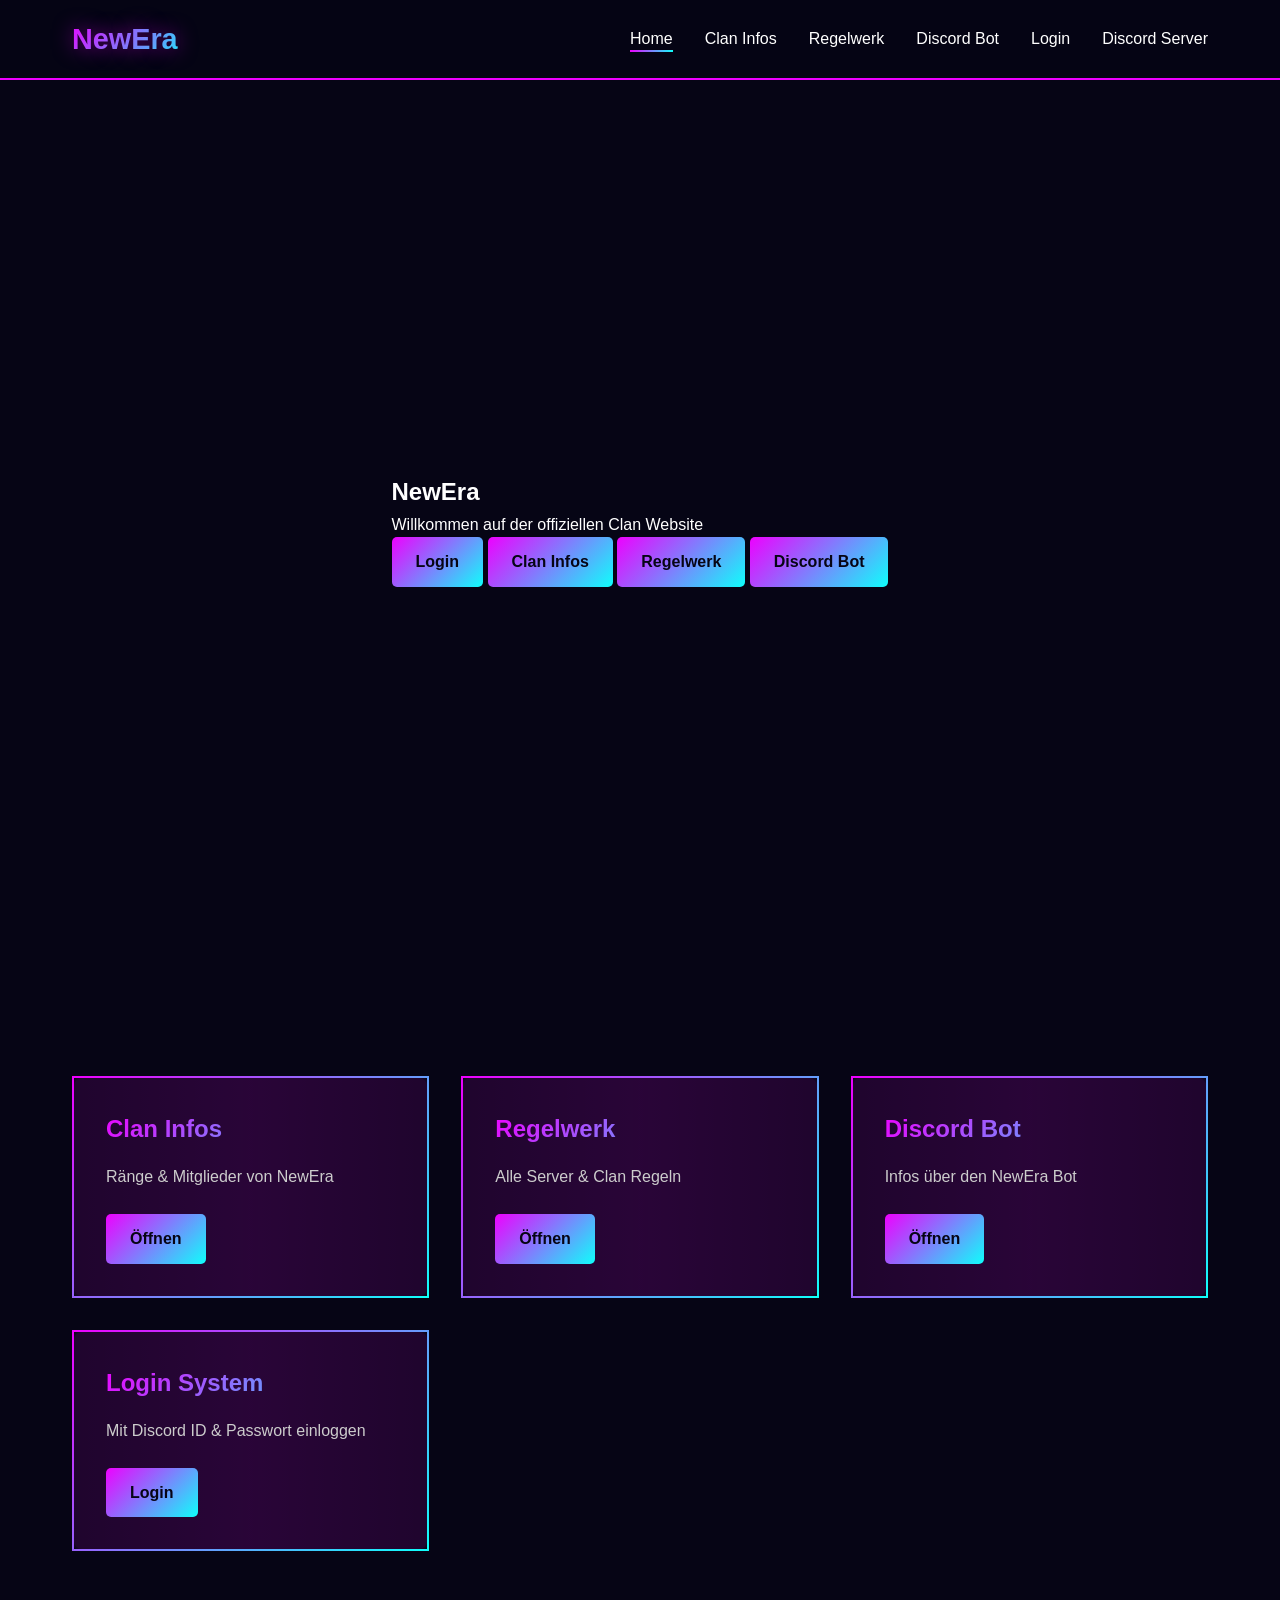
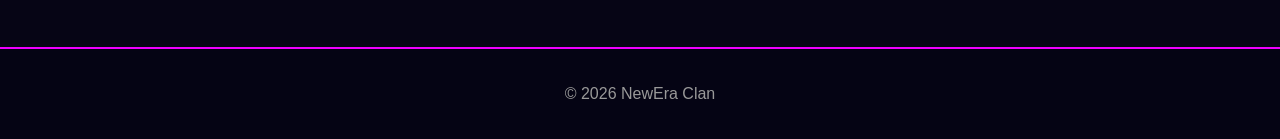
==== index.html @ 6b9ac195 "Update index.html" ====
<!DOCTYPE html>
<html lang="de">
<head>
    <meta charset="UTF-8">
    <meta name="viewport" content="width=device-width, initial-scale=1.0">
    <title>NewEra</title>
    <link rel="stylesheet" href="styles.css">
</head>

<body>

<!-- NAVBAR -->
<nav class="navbar">
    <div class="nav-container">

        <div class="logo">NewEra</div>

        <ul class="nav-links">
            <li><a href="index.html" class="active">Home</a></li>
            <li><a href="claninfos.html">Clan Infos</a></li>
            <li><a href="Regeln.html">Regelwerk</a></li>
            <li><a href="discordbot.html">Discord Bot</a></li>
            <li><a href="login.html">Login</a></li>
            <li>
                <a href="https://discord.gg/t6cKAndmGn" target="_blank">
                    Discord Server
                </a>
            </li>
        </ul>

    </div>
</nav>

<!-- HERO -->
<section class="hero">

    <div class="center-box">

        <h1>NewEra</h1>
        <p>Willkommen auf der offiziellen Clan Website</p>

        <div class="button-row">
            <a href="login.html" class="cta-button">Login</a>
            <a href="claninfos.html" class="cta-button secondary">Clan Infos</a>
            <a href="Regeln.html" class="cta-button secondary">Regelwerk</a>
            <a href="discordbot.html" class="cta-button secondary">Discord Bot</a>
        </div>

    </div>

</section>

<!-- FEATURES -->
<section class="features">

    <div class="feature-card">
        <h3>Clan Infos</h3>
        <p>Ränge & Mitglieder von NewEra</p>
        <a href="claninfos.html" class="cta-button">Öffnen</a>
    </div>

    <div class="feature-card">
        <h3>Regelwerk</h3>
        <p>Alle Server & Clan Regeln</p>
        <a href="Regeln.html" class="cta-button">Öffnen</a>
    </div>

    <div class="feature-card">
        <h3>Discord Bot</h3>
        <p>Infos über den NewEra Bot</p>
        <a href="discordbot.html" class="cta-button">Öffnen</a>
    </div>

    <div class="feature-card">
        <h3>Login System</h3>
        <p>Mit Discord ID & Passwort einloggen</p>
        <a href="login.html" class="cta-button">Login</a>
    </div>

</section>

<footer class="footer">
    <p>© 2026 NewEra Clan</p>
</footer>

</body>
</html>
---- styles.css ----
* {
    margin: 0;
    padding: 0;
    box-sizing: border-box;
}

body {
    font-family: 'Arial', sans-serif;
    background-color: #060515;
    color: #ffffff;
    line-height: 1.6;
    overflow-x: hidden;
}

/* Navbar */
.navbar {
    background-color: rgba(6, 5, 21, 0.95);
    backdrop-filter: blur(10px);
    border-bottom: 2px solid #EE00FF;
    position: sticky;
    top: 0;
    z-index: 1000;
}

.nav-container {
    max-width: 1200px;
    margin: 0 auto;
    padding: 1rem 2rem;
    display: flex;
    justify-content: space-between;
    align-items: center;
}

.logo {
    font-size: 1.8rem;
    font-weight: bold;
    background: linear-gradient(135deg, #EE00FF 0%, #0FFFFB 100%);
    -webkit-background-clip: text;
    -webkit-text-fill-color: transparent;
    background-clip: text;
    text-shadow: 0 0 20px rgba(238, 0, 255, 0.5);
}

.nav-links {
    display: flex;
    list-style: none;
    gap: 2rem;
}

.nav-links a {
    color: #ffffff;
    text-decoration: none;
    font-weight: 500;
    transition: all 0.3s ease;
    position: relative;
}

.nav-links a::after {
    content: '';
    position: absolute;
    bottom: -5px;
    left: 0;
    width: 0;
    height: 2px;
    background: linear-gradient(90deg, #EE00FF, #0FFFFB);
    transition: width 0.3s ease;
}

.nav-links a:hover {
    color: #0FFFFB;
}

.nav-links a:hover::after {
    width: 100%;
}

.nav-links a.active::after {
    width: 100%;
}

/* Hero Section */
.hero {
    min-height: 100vh;
    display: flex;
    align-items: center;
    justify-content: center;
    position: relative;
    overflow: hidden;
    background-color: #060515;
}

.glow-container {
    text-align: center;
    z-index: 10;
    position: relative;
}

.main-title {
    font-size: 8rem;
    font-weight: bold;
    margin-bottom: 1rem;
    background: linear-gradient(135deg, #EE00FF 0%, #0FFFFB 100%);
    -webkit-background-clip: text;
    -webkit-text-fill-color: transparent;
    background-clip: text;
    animation: glow-pulse 3s ease-in-out infinite;
    text-shadow: 0 0 60px rgba(238, 0, 255, 0.6), 0 0 100px rgba(15, 255, 251, 0.4);
    letter-spacing: 0.1em;
}

@keyframes glow-pulse {
    0%, 100% {
        filter: drop-shadow(0 0 20px rgba(238, 0, 255, 0.5)) drop-shadow(0 0 40px rgba(15, 255, 251, 0.3));
    }
    50% {
        filter: drop-shadow(0 0 40px rgba(238, 0, 255, 0.7)) drop-shadow(0 0 80px rgba(15, 255, 251, 0.5));
    }
}

.subtitle {
    font-size: 1.5rem;
    color: #0FFFFB;
    margin-bottom: 2rem;
    animation: fade-in 2s ease-in;
}

@keyframes fade-in {
    from {
        opacity: 0;
        transform: translateY(20px);
    }
    to {
        opacity: 1;
        transform: translateY(0);
    }
}

/* Animated Background Stars */
.stars {
    position: absolute;
    width: 100%;
    height: 100%;
    top: 0;
    left: 0;
    z-index: 1;
}

.stars::before {
    content: '';
    position: absolute;
    width: 400px;
    height: 400px;
    background: radial-gradient(circle, rgba(238, 0, 255, 0.15) 1px, transparent 1px);
    background-size: 50px 50px;
    top: 50%;
    left: 50%;
    transform: translate(-50%, -50%);
    animation: float 20s infinite linear;
}

@keyframes float {
    0% {
        transform: translate(-50%, -50%) rotate(0deg);
    }
    100% {
        transform: translate(-50%, -50%) rotate(360deg);
    }
}

/* Features Section */
.features {
    max-width: 1200px;
    margin: 4rem auto;
    padding: 2rem;
    display: grid;
    grid-template-columns: repeat(auto-fit, minmax(300px, 1fr));
    gap: 2rem;
}

.feature-card {
    background: rgba(238, 0, 255, 0.05);
    border: 2px solid;
    border-image: linear-gradient(135deg, #EE00FF 0%, #0FFFFB 100%);
    border-image-slice: 1;
    padding: 2rem;
    border-radius: 10px;
    transition: all 0.3s ease;
    position: relative;
    overflow: hidden;
}

.feature-card::before {
    content: '';
    position: absolute;
    top: -50%;
    left: -50%;
    width: 200%;
    height: 200%;
    background: linear-gradient(45deg, transparent, rgba(238, 0, 255, 0.1), transparent);
    transform: rotate(45deg);
    animation: shimmer 3s infinite;
}

@keyframes shimmer {
    0% {
        transform: translateX(-100%) translateY(-100%) rotate(45deg);
    }
    100% {
        transform: translateX(100%) translateY(100%) rotate(45deg);
    }
}

.feature-card:hover {
    background: rgba(15, 255, 251, 0.1);
    transform: translateY(-10px);
    box-shadow: 0 0 30px rgba(238, 0, 255, 0.3), 0 0 60px rgba(15, 255, 251, 0.2);
}

.feature-card h3 {
    font-size: 1.5rem;
    margin-bottom: 1rem;
    background: linear-gradient(135deg, #EE00FF 0%, #0FFFFB 100%);
    -webkit-background-clip: text;
    -webkit-text-fill-color: transparent;
    background-clip: text;
    position: relative;
    z-index: 2;
}

.feature-card p {
    color: #cccccc;
    margin-bottom: 1.5rem;
    position: relative;
    z-index: 2;
}

.cta-button {
    display: inline-block;
    padding: 0.75rem 1.5rem;
    background: linear-gradient(135deg, #EE00FF 0%, #0FFFFB 100%);
    color: #060515;
    text-decoration: none;
    border-radius: 5px;
    font-weight: bold;
    transition: all 0.3s ease;
    position: relative;
    z-index: 2;
    cursor: pointer;
    border: none;
    font-size: 1rem;
}

.cta-button:hover {
    transform: scale(1.05);
    box-shadow: 0 0 20px rgba(238, 0, 255, 0.6);
}

/* Footer */
.footer {
    background-color: rgba(6, 5, 21, 0.95);
    border-top: 2px solid #EE00FF;
    text-align: center;
    padding: 2rem;
    margin-top: 4rem;
    color: #999999;
}

/* Responsive */
@media (max-width: 768px) {
    .main-title {
        font-size: 3rem;
    }

    .subtitle {
        font-size: 1.2rem;
    }

    .nav-links {
        gap: 1rem;
    }

    .nav-links a {
        font-size: 0.9rem;
    }
}
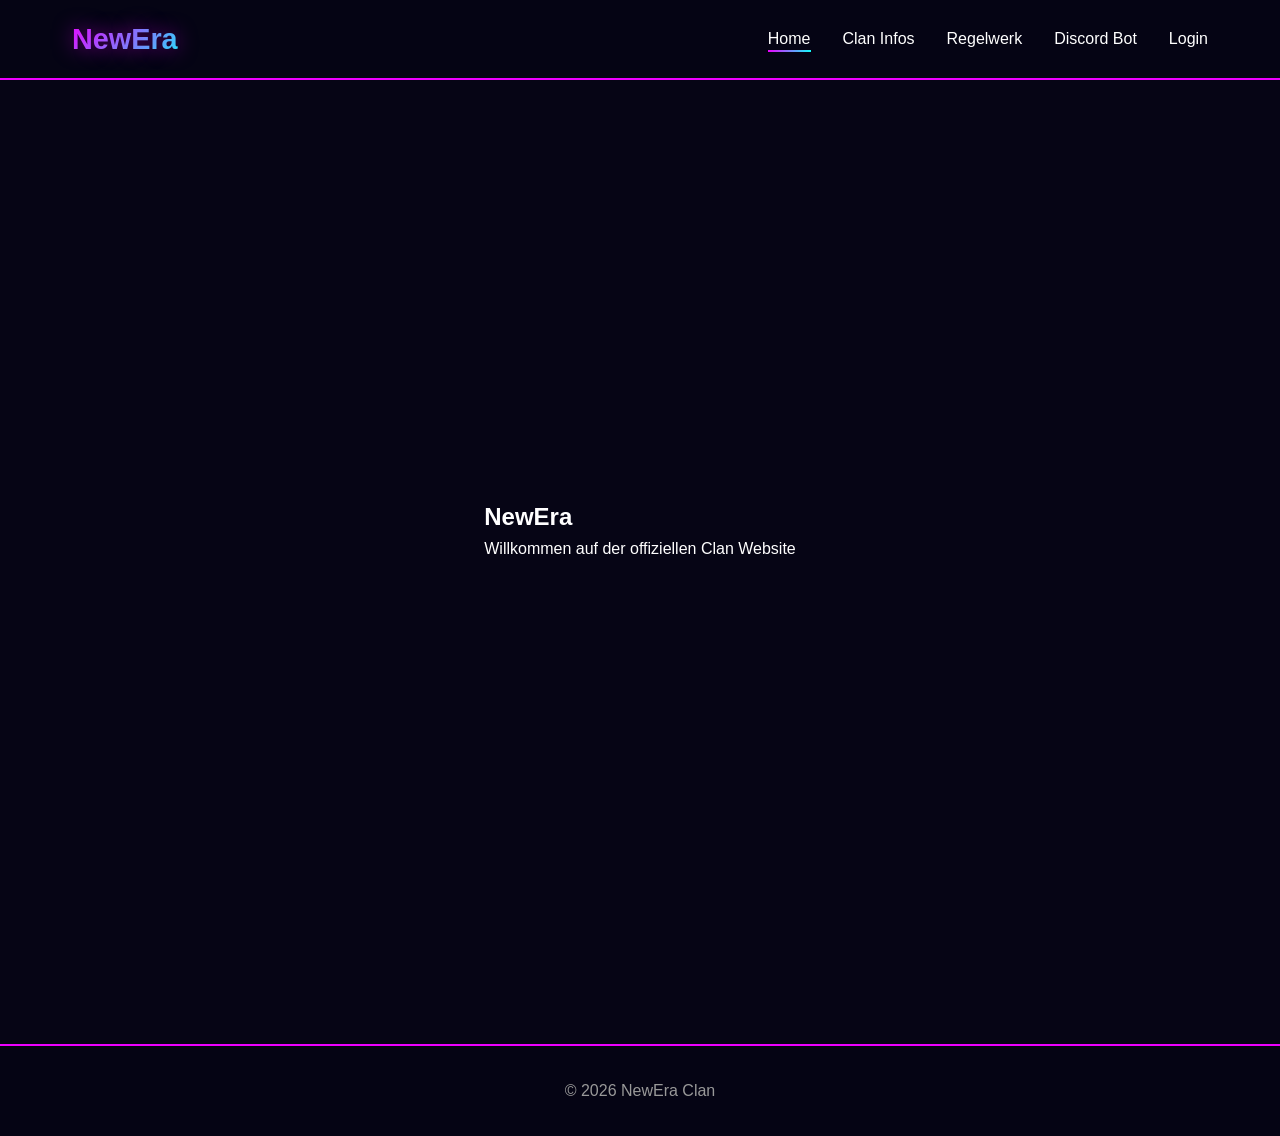
==== commit 516ddb22: "Update index.html" ====
--- a/index.html
+++ b/index.html
@@ -9,10 +9,8 @@
 
 <body>
 
-<!-- NAVBAR -->
 <nav class="navbar">
     <div class="nav-container">
-
         <div class="logo">NewEra</div>
 
         <ul class="nav-links">
@@ -21,62 +19,17 @@
             <li><a href="Regeln.html">Regelwerk</a></li>
             <li><a href="discordbot.html">Discord Bot</a></li>
             <li><a href="login.html">Login</a></li>
-            <li>
-                <a href="https://discord.gg/t6cKAndmGn" target="_blank">
-                    Discord Server
-                </a>
-            </li>
         </ul>
-
     </div>
 </nav>
 
-<!-- HERO -->
 <section class="hero">
-
     <div class="center-box">
 
         <h1>NewEra</h1>
         <p>Willkommen auf der offiziellen Clan Website</p>
 
-        <div class="button-row">
-            <a href="login.html" class="cta-button">Login</a>
-            <a href="claninfos.html" class="cta-button secondary">Clan Infos</a>
-            <a href="Regeln.html" class="cta-button secondary">Regelwerk</a>
-            <a href="discordbot.html" class="cta-button secondary">Discord Bot</a>
-        </div>
-
     </div>
-
-</section>
-
-<!-- FEATURES -->
-<section class="features">
-
-    <div class="feature-card">
-        <h3>Clan Infos</h3>
-        <p>Ränge & Mitglieder von NewEra</p>
-        <a href="claninfos.html" class="cta-button">Öffnen</a>
-    </div>
-
-    <div class="feature-card">
-        <h3>Regelwerk</h3>
-        <p>Alle Server & Clan Regeln</p>
-        <a href="Regeln.html" class="cta-button">Öffnen</a>
-    </div>
-
-    <div class="feature-card">
-        <h3>Discord Bot</h3>
-        <p>Infos über den NewEra Bot</p>
-        <a href="discordbot.html" class="cta-button">Öffnen</a>
-    </div>
-
-    <div class="feature-card">
-        <h3>Login System</h3>
-        <p>Mit Discord ID & Passwort einloggen</p>
-        <a href="login.html" class="cta-button">Login</a>
-    </div>
-
 </section>
 
 <footer class="footer">
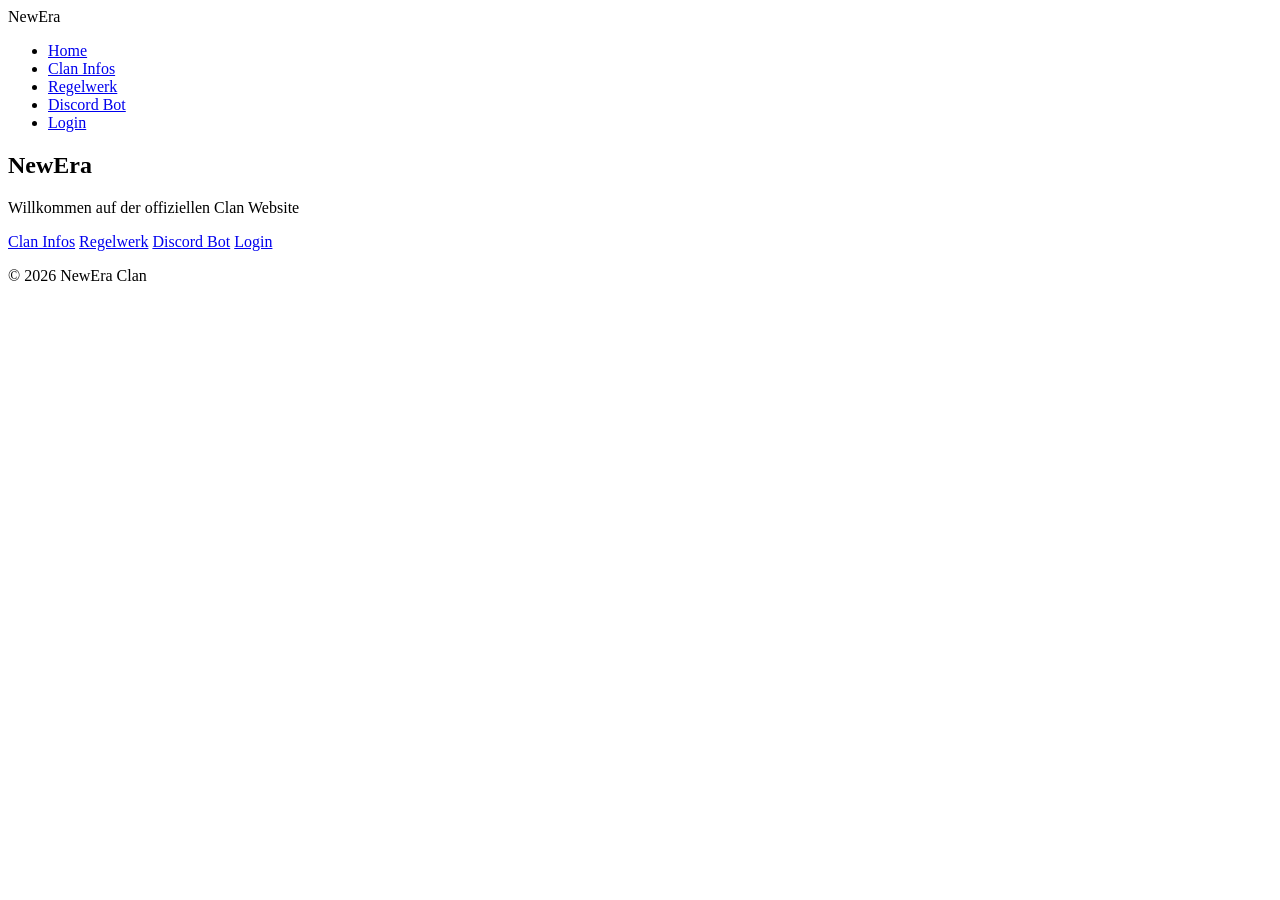
==== commit 1de14614: "Update index.html" ====
--- a/index.html
+++ b/index.html
@@ -4,34 +4,44 @@
     <meta charset="UTF-8">
     <meta name="viewport" content="width=device-width, initial-scale=1.0">
     <title>NewEra</title>
-    <link rel="stylesheet" href="styles.css">
+
+    <!-- WICHTIG: ./ für GitHub Pages -->
+    <link rel="stylesheet" href="./style.css">
 </head>
 
 <body>
 
 <nav class="navbar">
-    <div class="nav-container">
-        <div class="logo">NewEra</div>
+    <div class="logo">NewEra</div>
 
-        <ul class="nav-links">
-            <li><a href="index.html" class="active">Home</a></li>
-            <li><a href="claninfos.html">Clan Infos</a></li>
-            <li><a href="Regeln.html">Regelwerk</a></li>
-            <li><a href="discordbot.html">Discord Bot</a></li>
-            <li><a href="login.html">Login</a></li>
-        </ul>
-    </div>
+    <ul class="nav-links">
+        <li><a href="index.html" class="active">Home</a></li>
+        <li><a href="claninfos.html">Clan Infos</a></li>
+        <li><a href="Regeln.html">Regelwerk</a></li>
+        <li><a href="discordbot.html">Discord Bot</a></li>
+        <li><a href="login.html">Login</a></li>
+    </ul>
 </nav>
 
+<!-- CENTER -->
 <section class="hero">
     <div class="center-box">
-
         <h1>NewEra</h1>
         <p>Willkommen auf der offiziellen Clan Website</p>
-
     </div>
 </section>
 
+<!-- BUTTONS GANZ UNTEN -->
+<section class="bottom-buttons">
+
+    <a href="claninfos.html" class="cta-button">Clan Infos</a>
+    <a href="Regeln.html" class="cta-button">Regelwerk</a>
+    <a href="discordbot.html" class="cta-button">Discord Bot</a>
+    <a href="login.html" class="cta-button">Login</a>
+
+</section>
+
+<!-- FOOTER -->
 <footer class="footer">
     <p>© 2026 NewEra Clan</p>
 </footer>
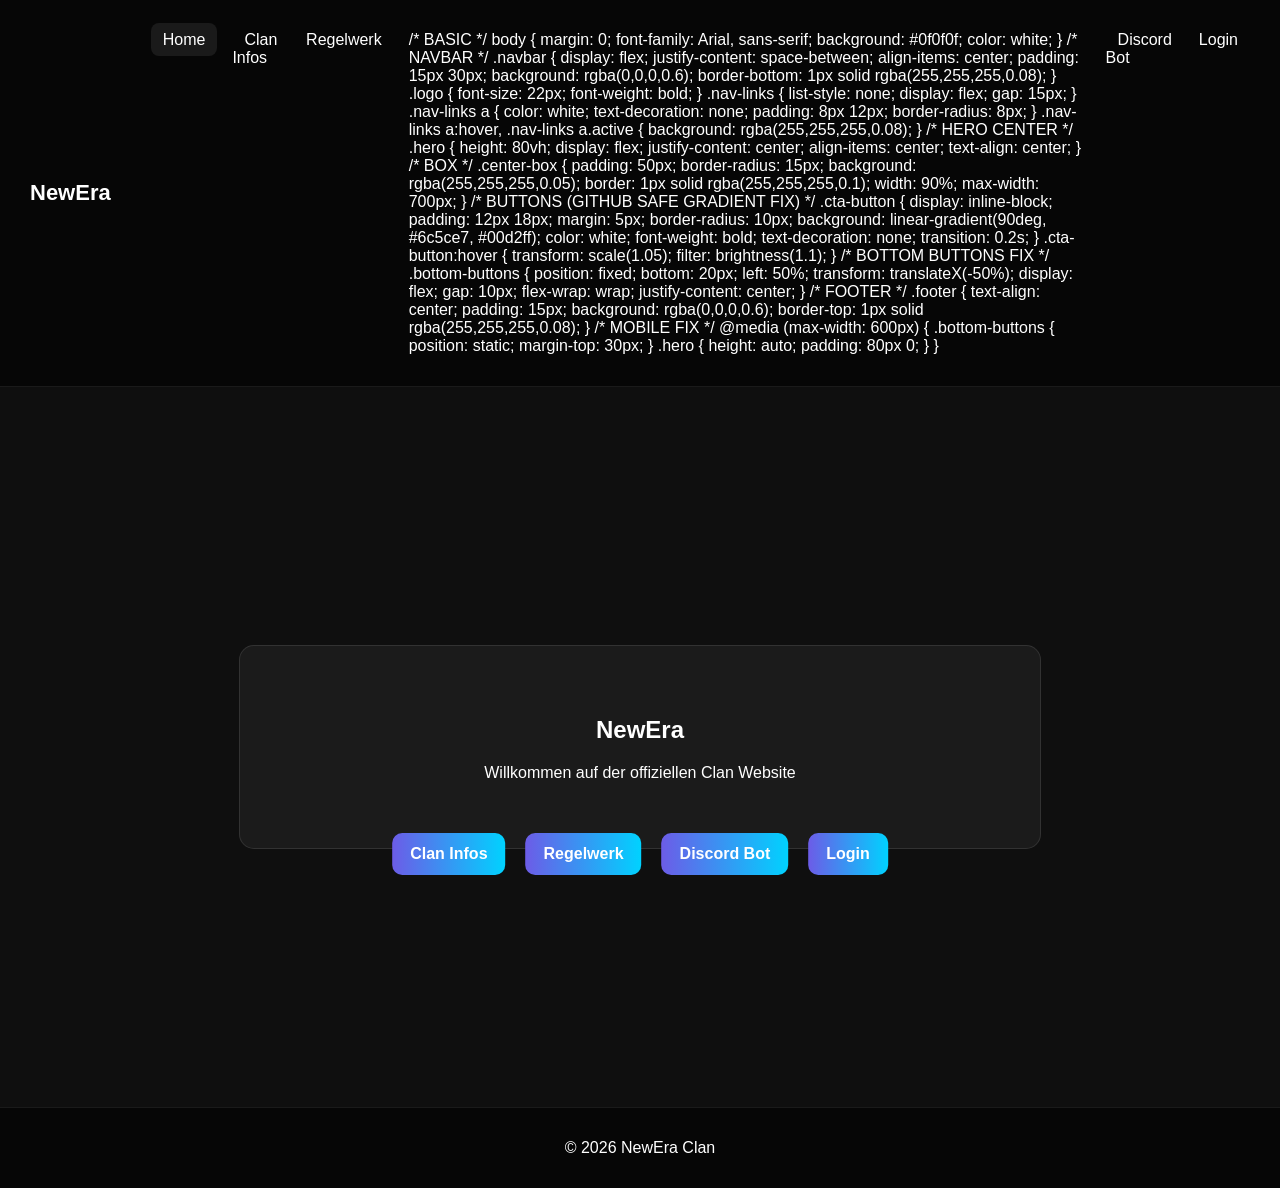
==== commit bc4b3424: "Update index.html" ====
--- a/index.html
+++ b/index.html
@@ -6,7 +6,7 @@
     <title>NewEra</title>
 
     <!-- WICHTIG: ./ für GitHub Pages -->
-    <link rel="stylesheet" href="./style.css">
+    <link rel="stylesheet" href="./styles.css">
 </head>
 
 <body>
@@ -18,6 +18,119 @@
         <li><a href="index.html" class="active">Home</a></li>
         <li><a href="claninfos.html">Clan Infos</a></li>
         <li><a href="Regeln.html">Regelwerk</a></li>
+/* BASIC */
+body {
+    margin: 0;
+    font-family: Arial, sans-serif;
+    background: #0f0f0f;
+    color: white;
+}
+
+/* NAVBAR */
+.navbar {
+    display: flex;
+    justify-content: space-between;
+    align-items: center;
+    padding: 15px 30px;
+    background: rgba(0,0,0,0.6);
+    border-bottom: 1px solid rgba(255,255,255,0.08);
+}
+
+.logo {
+    font-size: 22px;
+    font-weight: bold;
+}
+
+.nav-links {
+    list-style: none;
+    display: flex;
+    gap: 15px;
+}
+
+.nav-links a {
+    color: white;
+    text-decoration: none;
+    padding: 8px 12px;
+    border-radius: 8px;
+}
+
+.nav-links a:hover,
+.nav-links a.active {
+    background: rgba(255,255,255,0.08);
+}
+
+/* HERO CENTER */
+.hero {
+    height: 80vh;
+    display: flex;
+    justify-content: center;
+    align-items: center;
+    text-align: center;
+}
+
+/* BOX */
+.center-box {
+    padding: 50px;
+    border-radius: 15px;
+    background: rgba(255,255,255,0.05);
+    border: 1px solid rgba(255,255,255,0.1);
+    width: 90%;
+    max-width: 700px;
+}
+
+/* BUTTONS (GITHUB SAFE GRADIENT FIX) */
+.cta-button {
+    display: inline-block;
+    padding: 12px 18px;
+    margin: 5px;
+    border-radius: 10px;
+
+    background: linear-gradient(90deg, #6c5ce7, #00d2ff);
+    color: white;
+    font-weight: bold;
+    text-decoration: none;
+
+    transition: 0.2s;
+}
+
+.cta-button:hover {
+    transform: scale(1.05);
+    filter: brightness(1.1);
+}
+
+/* BOTTOM BUTTONS FIX */
+.bottom-buttons {
+    position: fixed;
+    bottom: 20px;
+    left: 50%;
+    transform: translateX(-50%);
+
+    display: flex;
+    gap: 10px;
+    flex-wrap: wrap;
+    justify-content: center;
+}
+
+/* FOOTER */
+.footer {
+    text-align: center;
+    padding: 15px;
+    background: rgba(0,0,0,0.6);
+    border-top: 1px solid rgba(255,255,255,0.08);
+}
+
+/* MOBILE FIX */
+@media (max-width: 600px) {
+    .bottom-buttons {
+        position: static;
+        margin-top: 30px;
+    }
+
+    .hero {
+        height: auto;
+        padding: 80px 0;
+    }
+}
         <li><a href="discordbot.html">Discord Bot</a></li>
         <li><a href="login.html">Login</a></li>
     </ul>
--- a/styles.css
+++ b/styles.css
@@ -0,0 +1,114 @@
+
+/* BASIC */
+body {
+    margin: 0;
+    font-family: Arial, sans-serif;
+    background: #0f0f0f;
+    color: white;
+}
+
+/* NAVBAR */
+.navbar {
+    display: flex;
+    justify-content: space-between;
+    align-items: center;
+    padding: 15px 30px;
+    background: rgba(0,0,0,0.6);
+    border-bottom: 1px solid rgba(255,255,255,0.08);
+}
+
+.logo {
+    font-size: 22px;
+    font-weight: bold;
+}
+
+.nav-links {
+    list-style: none;
+    display: flex;
+    gap: 15px;
+}
+
+.nav-links a {
+    color: white;
+    text-decoration: none;
+    padding: 8px 12px;
+    border-radius: 8px;
+}
+
+.nav-links a:hover,
+.nav-links a.active {
+    background: rgba(255,255,255,0.08);
+}
+
+/* HERO CENTER */
+.hero {
+    height: 80vh;
+    display: flex;
+    justify-content: center;
+    align-items: center;
+    text-align: center;
+}
+
+/* BOX */
+.center-box {
+    padding: 50px;
+    border-radius: 15px;
+    background: rgba(255,255,255,0.05);
+    border: 1px solid rgba(255,255,255,0.1);
+    width: 90%;
+    max-width: 700px;
+}
+
+/* BUTTONS (GITHUB SAFE GRADIENT FIX) */
+.cta-button {
+    display: inline-block;
+    padding: 12px 18px;
+    margin: 5px;
+    border-radius: 10px;
+
+    background: linear-gradient(90deg, #6c5ce7, #00d2ff);
+    color: white;
+    font-weight: bold;
+    text-decoration: none;
+
+    transition: 0.2s;
+}
+
+.cta-button:hover {
+    transform: scale(1.05);
+    filter: brightness(1.1);
+}
+
+/* BOTTOM BUTTONS FIX */
+.bottom-buttons {
+    position: fixed;
+    bottom: 20px;
+    left: 50%;
+    transform: translateX(-50%);
+
+    display: flex;
+    gap: 10px;
+    flex-wrap: wrap;
+    justify-content: center;
+}
+
+/* FOOTER */
+.footer {
+    text-align: center;
+    padding: 15px;
+    background: rgba(0,0,0,0.6);
+    border-top: 1px solid rgba(255,255,255,0.08);
+}
+
+/* MOBILE FIX */
+@media (max-width: 600px) {
+    .bottom-buttons {
+        position: static;
+        margin-top: 30px;
+    }
+
+    .hero {
+        height: auto;
+        padding: 80px 0;
+    }
+}
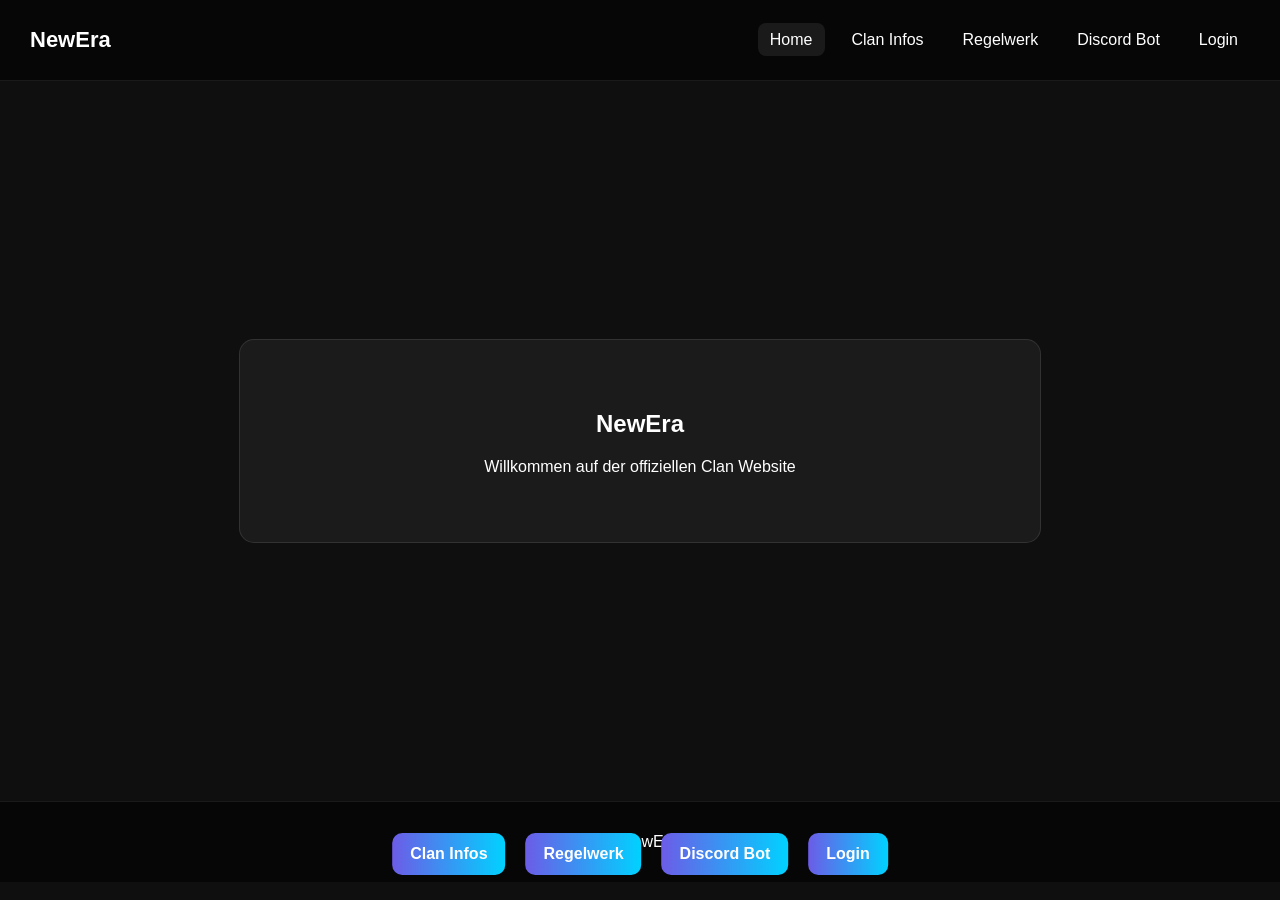
==== commit 3a3b7d49: "Update index.html" ====
--- a/index.html
+++ b/index.html
@@ -5,7 +5,6 @@
     <meta name="viewport" content="width=device-width, initial-scale=1.0">
     <title>NewEra</title>
 
-    <!-- WICHTIG: ./ für GitHub Pages -->
     <link rel="stylesheet" href="./styles.css">
 </head>
 
@@ -18,125 +17,11 @@
         <li><a href="index.html" class="active">Home</a></li>
         <li><a href="claninfos.html">Clan Infos</a></li>
         <li><a href="Regeln.html">Regelwerk</a></li>
-/* BASIC */
-body {
-    margin: 0;
-    font-family: Arial, sans-serif;
-    background: #0f0f0f;
-    color: white;
-}
-
-/* NAVBAR */
-.navbar {
-    display: flex;
-    justify-content: space-between;
-    align-items: center;
-    padding: 15px 30px;
-    background: rgba(0,0,0,0.6);
-    border-bottom: 1px solid rgba(255,255,255,0.08);
-}
-
-.logo {
-    font-size: 22px;
-    font-weight: bold;
-}
-
-.nav-links {
-    list-style: none;
-    display: flex;
-    gap: 15px;
-}
-
-.nav-links a {
-    color: white;
-    text-decoration: none;
-    padding: 8px 12px;
-    border-radius: 8px;
-}
-
-.nav-links a:hover,
-.nav-links a.active {
-    background: rgba(255,255,255,0.08);
-}
-
-/* HERO CENTER */
-.hero {
-    height: 80vh;
-    display: flex;
-    justify-content: center;
-    align-items: center;
-    text-align: center;
-}
-
-/* BOX */
-.center-box {
-    padding: 50px;
-    border-radius: 15px;
-    background: rgba(255,255,255,0.05);
-    border: 1px solid rgba(255,255,255,0.1);
-    width: 90%;
-    max-width: 700px;
-}
-
-/* BUTTONS (GITHUB SAFE GRADIENT FIX) */
-.cta-button {
-    display: inline-block;
-    padding: 12px 18px;
-    margin: 5px;
-    border-radius: 10px;
-
-    background: linear-gradient(90deg, #6c5ce7, #00d2ff);
-    color: white;
-    font-weight: bold;
-    text-decoration: none;
-
-    transition: 0.2s;
-}
-
-.cta-button:hover {
-    transform: scale(1.05);
-    filter: brightness(1.1);
-}
-
-/* BOTTOM BUTTONS FIX */
-.bottom-buttons {
-    position: fixed;
-    bottom: 20px;
-    left: 50%;
-    transform: translateX(-50%);
-
-    display: flex;
-    gap: 10px;
-    flex-wrap: wrap;
-    justify-content: center;
-}
-
-/* FOOTER */
-.footer {
-    text-align: center;
-    padding: 15px;
-    background: rgba(0,0,0,0.6);
-    border-top: 1px solid rgba(255,255,255,0.08);
-}
-
-/* MOBILE FIX */
-@media (max-width: 600px) {
-    .bottom-buttons {
-        position: static;
-        margin-top: 30px;
-    }
-
-    .hero {
-        height: auto;
-        padding: 80px 0;
-    }
-}
         <li><a href="discordbot.html">Discord Bot</a></li>
         <li><a href="login.html">Login</a></li>
     </ul>
 </nav>
 
-<!-- CENTER -->
 <section class="hero">
     <div class="center-box">
         <h1>NewEra</h1>
@@ -144,17 +29,14 @@
     </div>
 </section>
 
-<!-- BUTTONS GANZ UNTEN -->
+<!-- BUTTONS UNTEN -->
 <section class="bottom-buttons">
-
     <a href="claninfos.html" class="cta-button">Clan Infos</a>
     <a href="Regeln.html" class="cta-button">Regelwerk</a>
     <a href="discordbot.html" class="cta-button">Discord Bot</a>
     <a href="login.html" class="cta-button">Login</a>
-
 </section>
 
-<!-- FOOTER -->
 <footer class="footer">
     <p>© 2026 NewEra Clan</p>
 </footer>
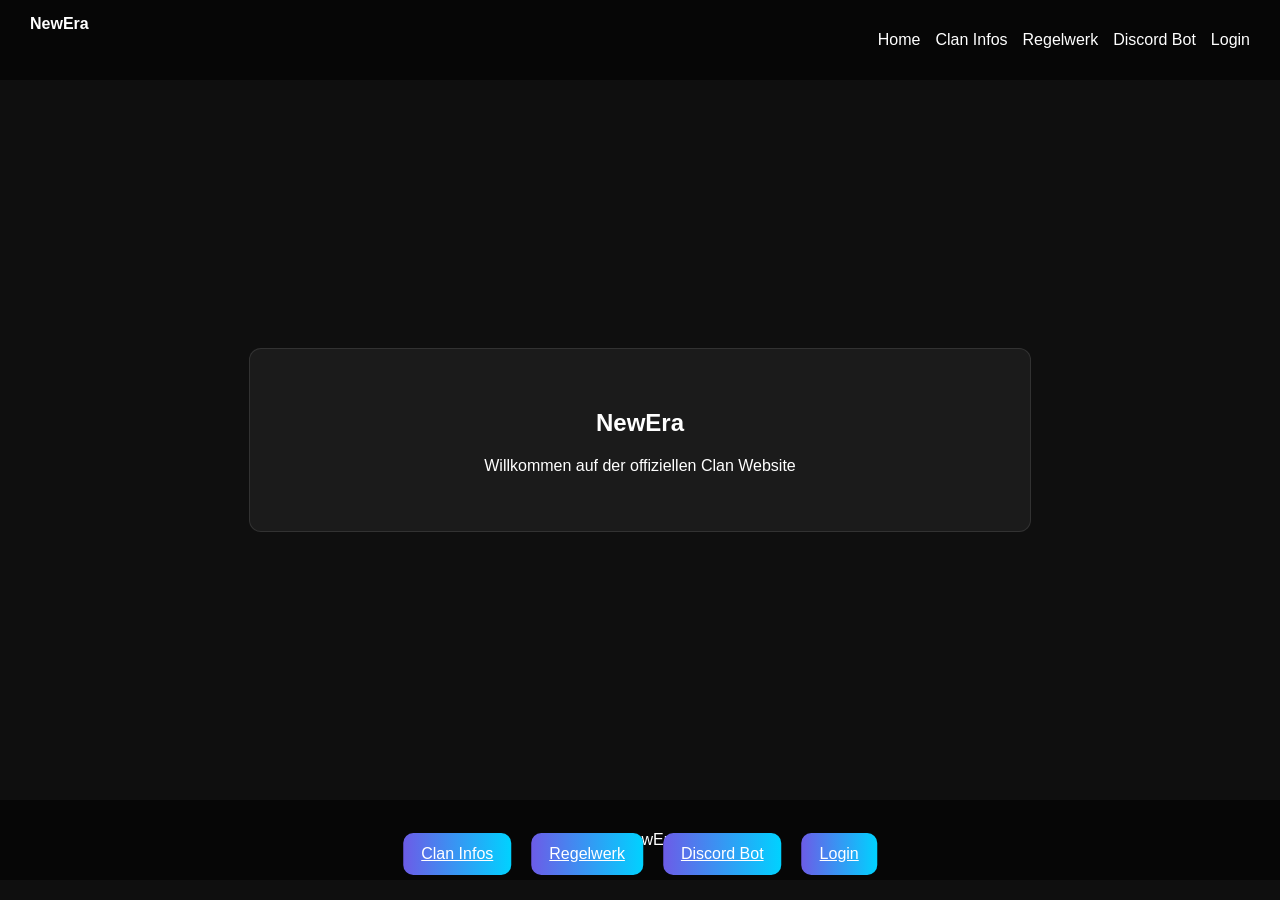
==== commit 532e7060: "Update index.html" ====
--- a/index.html
+++ b/index.html
@@ -4,7 +4,6 @@
     <meta charset="UTF-8">
     <meta name="viewport" content="width=device-width, initial-scale=1.0">
     <title>NewEra</title>
-
     <link rel="stylesheet" href="./styles.css">
 </head>
 
@@ -29,7 +28,6 @@
     </div>
 </section>
 
-<!-- BUTTONS UNTEN -->
 <section class="bottom-buttons">
     <a href="claninfos.html" class="cta-button">Clan Infos</a>
     <a href="Regeln.html" class="cta-button">Regelwerk</a>
--- a/styles.css
+++ b/styles.css
@@ -1,5 +1,3 @@
-
-/* BASIC */
 body {
     margin: 0;
     font-family: Arial, sans-serif;
@@ -7,89 +5,90 @@
     color: white;
 }
 
-/* NAVBAR */
+/* NAV */
 .navbar {
     display: flex;
     justify-content: space-between;
-    align-items: center;
     padding: 15px 30px;
     background: rgba(0,0,0,0.6);
-    border-bottom: 1px solid rgba(255,255,255,0.08);
 }
 
 .logo {
-    font-size: 22px;
     font-weight: bold;
 }
 
 .nav-links {
-    list-style: none;
     display: flex;
     gap: 15px;
+    list-style: none;
 }
 
 .nav-links a {
     color: white;
     text-decoration: none;
-    padding: 8px 12px;
-    border-radius: 8px;
 }
 
-.nav-links a:hover,
-.nav-links a.active {
-    background: rgba(255,255,255,0.08);
-}
-
-/* HERO CENTER */
+/* CENTER */
 .hero {
     height: 80vh;
     display: flex;
     justify-content: center;
     align-items: center;
-    text-align: center;
 }
 
 /* BOX */
-.center-box {
-    padding: 50px;
-    border-radius: 15px;
+.center-box,
+.login-box {
+    padding: 40px;
+    border-radius: 12px;
     background: rgba(255,255,255,0.05);
     border: 1px solid rgba(255,255,255,0.1);
+    text-align: center;
     width: 90%;
     max-width: 700px;
 }
 
-/* BUTTONS (GITHUB SAFE GRADIENT FIX) */
+/* BIG LOGIN */
+.login-box.big {
+    max-width: 800px;
+    padding: 60px;
+}
+
+/* INPUT */
+input {
+    width: 100%;
+    padding: 12px;
+    margin: 10px 0;
+    border-radius: 8px;
+    border: none;
+    background: rgba(0,0,0,0.4);
+    color: white;
+}
+
+/* BUTTON */
 .cta-button {
-    display: inline-block;
     padding: 12px 18px;
     margin: 5px;
     border-radius: 10px;
-
+    border: none;
+    cursor: pointer;
     background: linear-gradient(90deg, #6c5ce7, #00d2ff);
     color: white;
-    font-weight: bold;
-    text-decoration: none;
-
-    transition: 0.2s;
 }
 
-.cta-button:hover {
-    transform: scale(1.05);
-    filter: brightness(1.1);
+.cta-button.secondary {
+    background: transparent;
+    border: 1px solid white;
 }
 
-/* BOTTOM BUTTONS FIX */
+/* BOTTOM BUTTONS */
 .bottom-buttons {
     position: fixed;
     bottom: 20px;
     left: 50%;
     transform: translateX(-50%);
-
     display: flex;
     gap: 10px;
-    flex-wrap: wrap;
-    justify-content: center;
 }
 
 /* FOOTER */
@@ -97,18 +96,4 @@
     text-align: center;
     padding: 15px;
     background: rgba(0,0,0,0.6);
-    border-top: 1px solid rgba(255,255,255,0.08);
 }
-
-/* MOBILE FIX */
-@media (max-width: 600px) {
-    .bottom-buttons {
-        position: static;
-        margin-top: 30px;
-    }
-
-    .hero {
-        height: auto;
-        padding: 80px 0;
-    }
-}
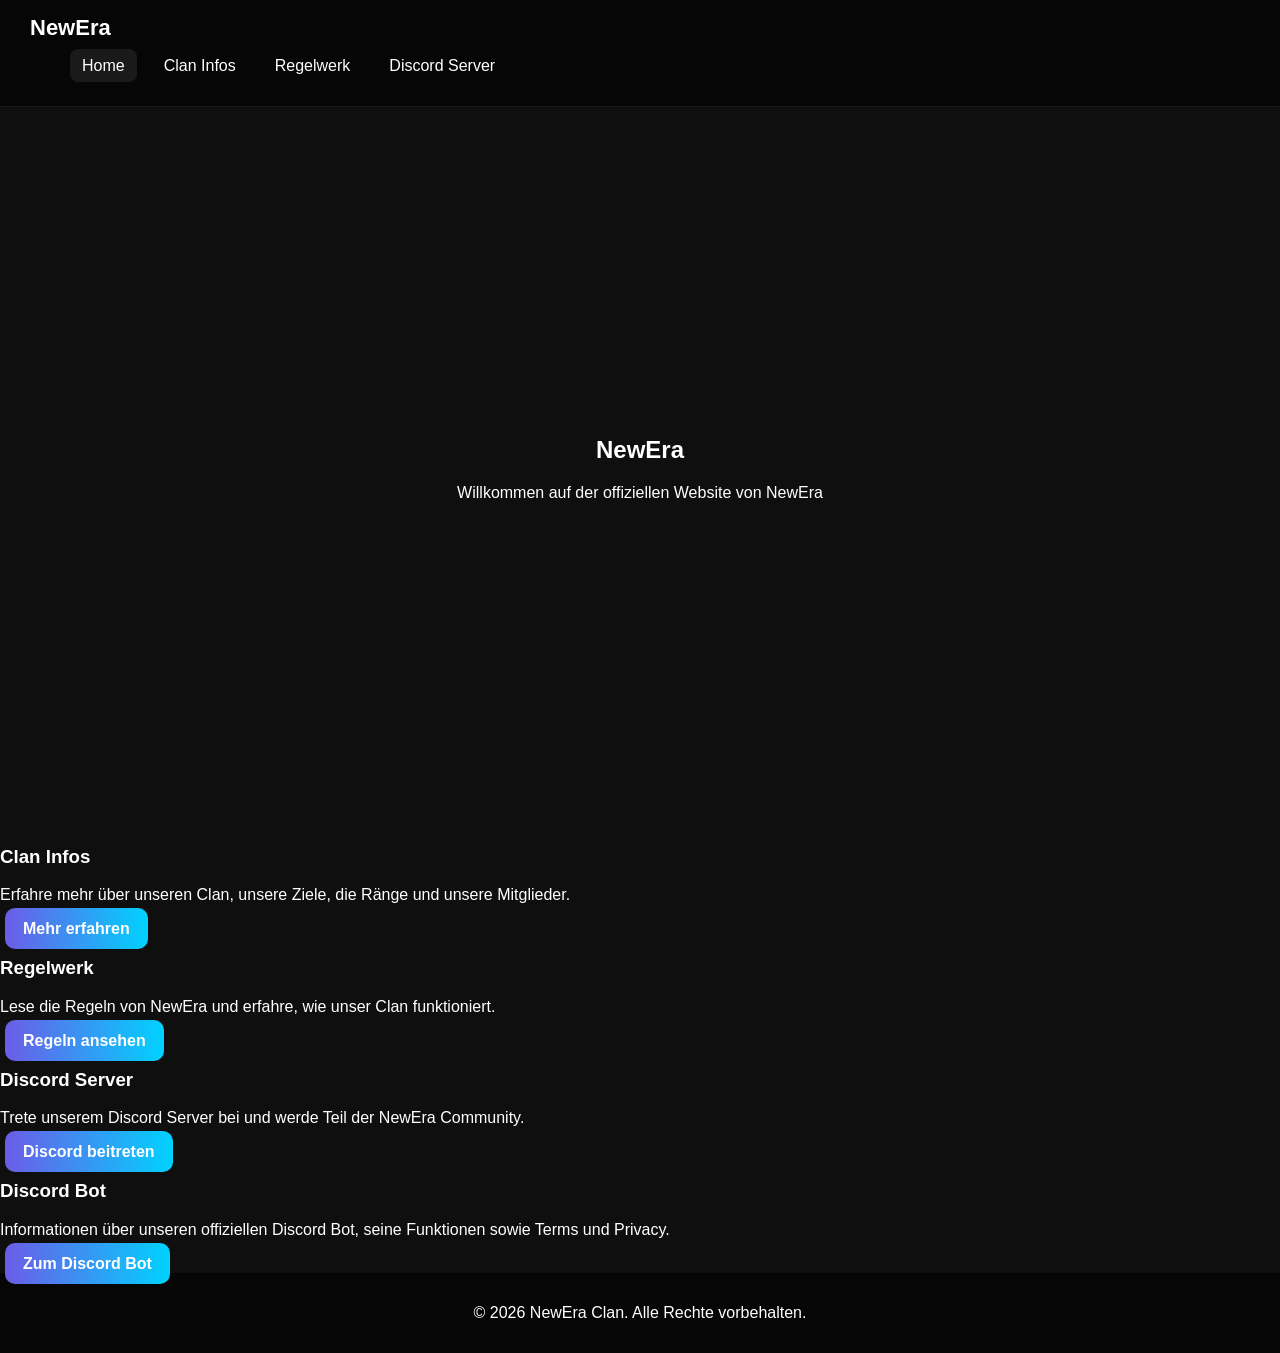
==== commit a64f8037: "Update index.html" ====
--- a/index.html
+++ b/index.html
@@ -3,40 +3,105 @@
 <head>
     <meta charset="UTF-8">
     <meta name="viewport" content="width=device-width, initial-scale=1.0">
-    <title>NewEra</title>
-    <link rel="stylesheet" href="./styles.css">
+    <title>NewEra - Clan Portal</title>
+
+    <link rel="stylesheet" href="styles.css">
+
+    <!-- Favicon -->
+    <link rel="icon" type="image/png" href="favicon.png?v=2">
+    <link rel="shortcut icon" href="favicon.ico?v=2">
 </head>
-
 <body>
 
 <nav class="navbar">
-    <div class="logo">NewEra</div>
+    <div class="nav-container">
+        <div class="logo">NewEra</div>
 
-    <ul class="nav-links">
-        <li><a href="index.html" class="active">Home</a></li>
-        <li><a href="claninfos.html">Clan Infos</a></li>
-        <li><a href="Regeln.html">Regelwerk</a></li>
-        <li><a href="discordbot.html">Discord Bot</a></li>
-        <li><a href="login.html">Login</a></li>
-    </ul>
+        <ul class="nav-links">
+            <li><a href="index.html" class="active">Home</a></li>
+            <li><a href="claninfos.html">Clan Infos</a></li>
+            <li><a href="Regeln.html">Regelwerk</a></li>
+            <li>
+                <a href="https://discord.gg/t6cKAndmGn" target="_blank">
+                    Discord Server
+                </a>
+            </li>
+        </ul>
+    </div>
 </nav>
 
 <section class="hero">
-    <div class="center-box">
-        <h1>NewEra</h1>
-        <p>Willkommen auf der offiziellen Clan Website</p>
+    <div class="glow-container">
+        <h1 class="main-title">NewEra</h1>
+        <p class="subtitle">
+            Willkommen auf der offiziellen Website von NewEra
+        </p>
     </div>
+
+    <div class="stars"></div>
 </section>
 
-<section class="bottom-buttons">
-    <a href="claninfos.html" class="cta-button">Clan Infos</a>
-    <a href="Regeln.html" class="cta-button">Regelwerk</a>
-    <a href="discordbot.html" class="cta-button">Discord Bot</a>
-    <a href="login.html" class="cta-button">Login</a>
+<section class="features">
+
+    <div class="feature-card">
+        <h3>Clan Infos</h3>
+        <p>
+            Erfahre mehr über unseren Clan, unsere Ziele,
+            die Ränge und unsere Mitglieder.
+        </p>
+
+        <a href="claninfos.html" class="cta-button">
+            Mehr erfahren
+        </a>
+    </div>
+
+    <div class="feature-card">
+        <h3>Regelwerk</h3>
+        <p>
+            Lese die Regeln von NewEra und erfahre,
+            wie unser Clan funktioniert.
+        </p>
+
+        <a href="Regeln.html" class="cta-button">
+            Regeln ansehen
+        </a>
+    </div>
+
+    <div class="feature-card">
+        <h3>Discord Server</h3>
+        <p>
+            Trete unserem Discord Server bei und werde Teil
+            der NewEra Community.
+        </p>
+
+        <a
+            href="https://discord.gg/t6cKAndmGn"
+            target="_blank"
+            class="cta-button"
+        >
+            Discord beitreten
+        </a>
+    </div>
+
+    <div class="feature-card">
+        <h3>Discord Bot</h3>
+        <p>
+            Informationen über unseren offiziellen Discord Bot,
+            seine Funktionen sowie Terms und Privacy.
+        </p>
+
+        <a
+            href="discordbot.html"
+            class="cta-button"
+        >
+            Zum Discord Bot
+        </a>
+    </div>
+
 </section>
 
 <footer class="footer">
-    <p>© 2026 NewEra Clan</p>
+    <p>&copy; 2026 NewEra Clan. Alle Rechte vorbehalten.</p>
 </footer>
 
 </body>
--- a/styles.css
+++ b/styles.css
@@ -5,50 +5,60 @@
     color: white;
 }
 
-/* NAV */
+/* NAVBAR */
 .navbar {
     display: flex;
     justify-content: space-between;
+    align-items: center;
     padding: 15px 30px;
     background: rgba(0,0,0,0.6);
+    border-bottom: 1px solid rgba(255,255,255,0.08);
 }
 
 .logo {
+    font-size: 22px;
     font-weight: bold;
 }
 
 .nav-links {
+    list-style: none;
     display: flex;
     gap: 15px;
-    list-style: none;
 }
 
 .nav-links a {
     color: white;
     text-decoration: none;
+    padding: 8px 12px;
+    border-radius: 8px;
 }
 
-/* CENTER */
+.nav-links a:hover,
+.nav-links a.active {
+    background: rgba(255,255,255,0.08);
+}
+
+/* HERO */
 .hero {
     height: 80vh;
     display: flex;
     justify-content: center;
     align-items: center;
+    text-align: center;
 }
 
 /* BOX */
 .center-box,
 .login-box {
-    padding: 40px;
-    border-radius: 12px;
+    padding: 45px;
+    border-radius: 15px;
     background: rgba(255,255,255,0.05);
     border: 1px solid rgba(255,255,255,0.1);
-    text-align: center;
     width: 90%;
     max-width: 700px;
 }
 
-/* BIG LOGIN */
+/* LOGIN BIGGER */
 .login-box.big {
     max-width: 800px;
     padding: 60px;
@@ -74,6 +84,8 @@
     cursor: pointer;
     background: linear-gradient(90deg, #6c5ce7, #00d2ff);
     color: white;
+    font-weight: bold;
+    text-decoration: none;
 }
 
 .cta-button.secondary {
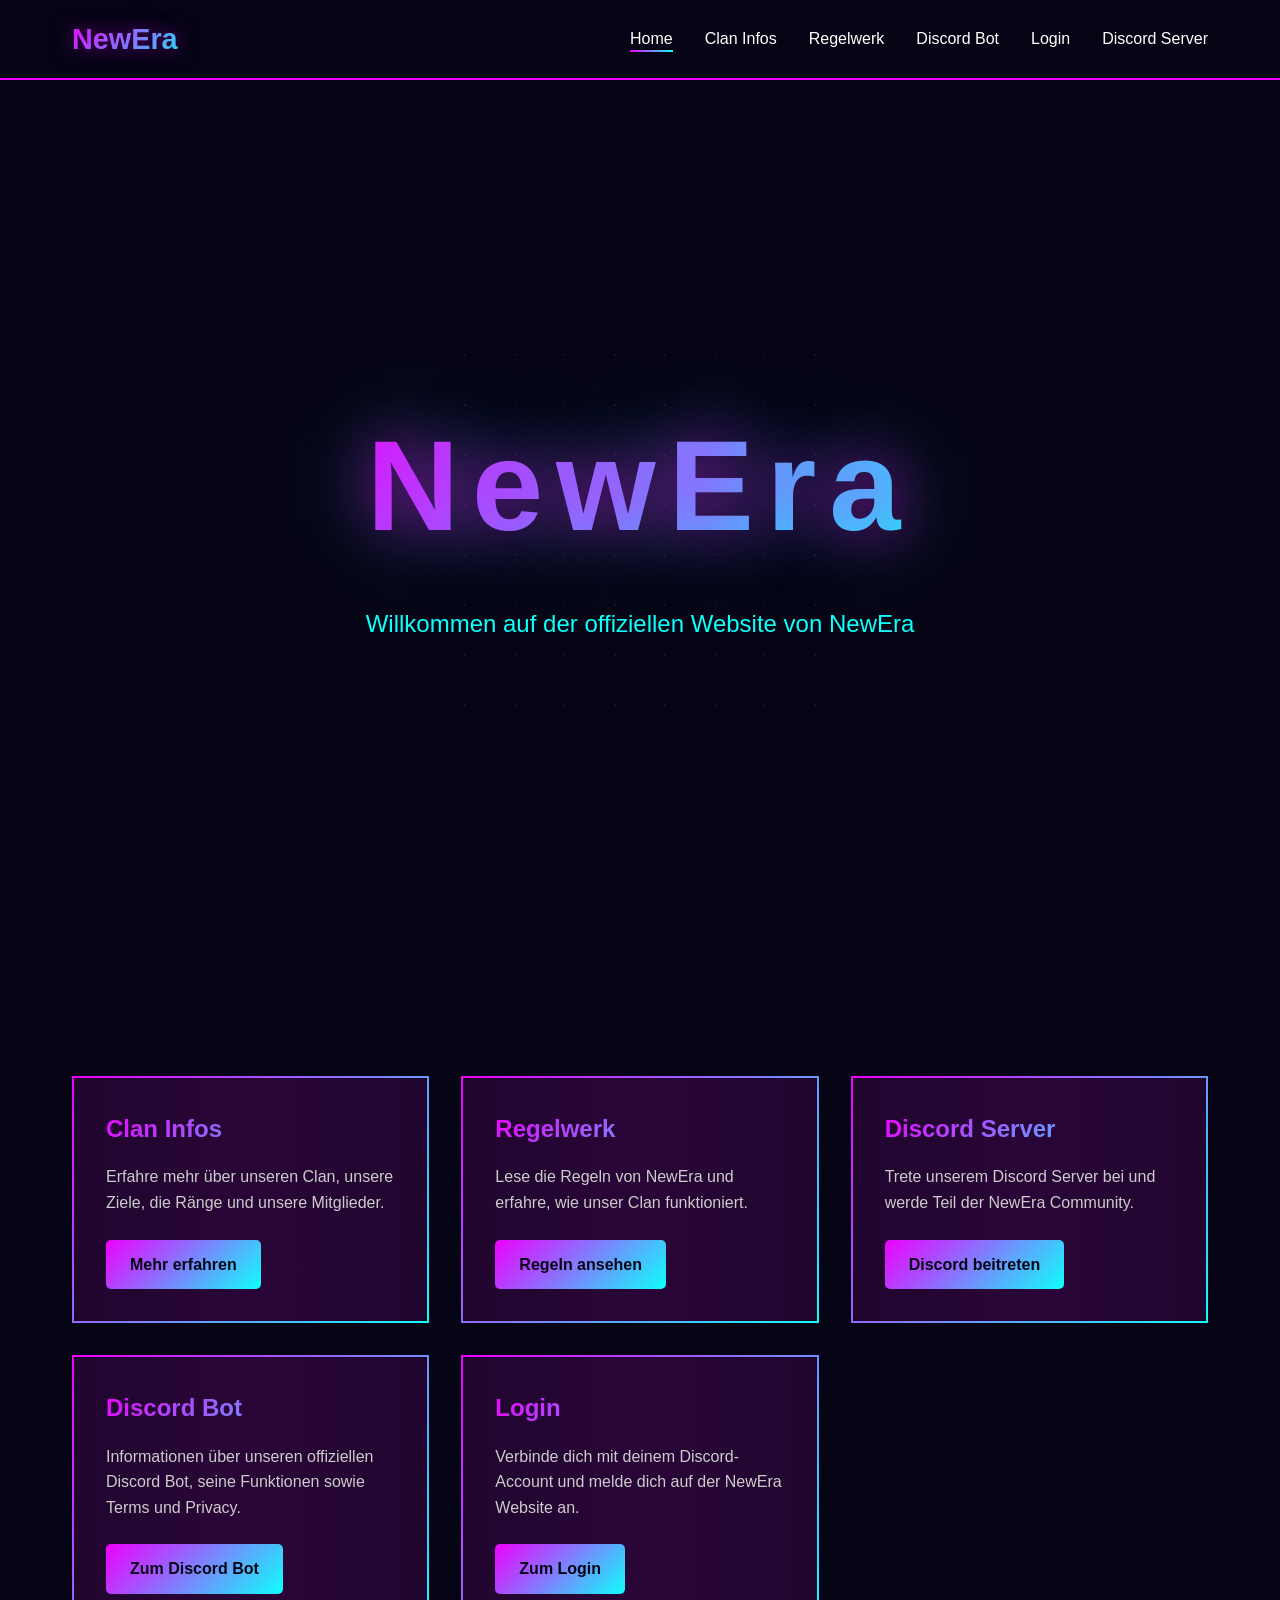
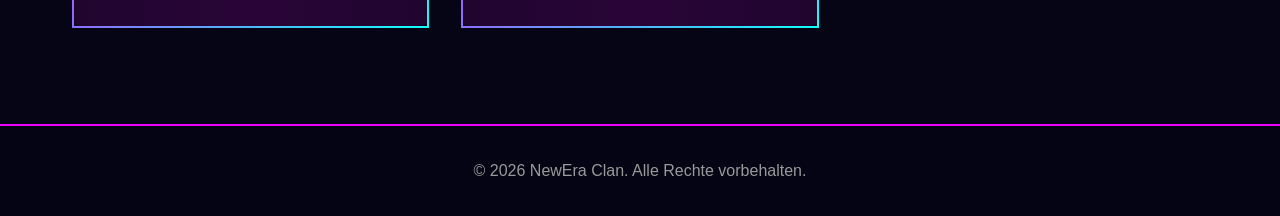
==== commit 8b987c00: "Login zum alten Code hinzufügen." ====
--- a/index.html
+++ b/index.html
@@ -21,6 +21,8 @@
             <li><a href="index.html" class="active">Home</a></li>
             <li><a href="claninfos.html">Clan Infos</a></li>
             <li><a href="Regeln.html">Regelwerk</a></li>
+            <li><a href="discordbot.html">Discord Bot</a></li>
+            <li><a href="login.html">Login</a></li>
             <li>
                 <a href="https://discord.gg/t6cKAndmGn" target="_blank">
                     Discord Server
@@ -98,6 +100,21 @@
         </a>
     </div>
 
+    <div class="feature-card">
+        <h3>Login</h3>
+        <p>
+            Verbinde dich mit deinem Discord-Account und melde
+            dich auf der NewEra Website an.
+        </p>
+
+        <a
+            href="login.html"
+            class="cta-button"
+        >
+            Zum Login
+        </a>
+    </div>
+
 </section>
 
 <footer class="footer">
--- a/styles.css
+++ b/styles.css
@@ -1,111 +1,285 @@
+* {
+    margin: 0;
+    padding: 0;
+    box-sizing: border-box;
+}
+
 body {
-    margin: 0;
-    font-family: Arial, sans-serif;
-    background: #0f0f0f;
-    color: white;
-}
-
-/* NAVBAR */
+    font-family: 'Arial', sans-serif;
+    background-color: #060515;
+    color: #ffffff;
+    line-height: 1.6;
+    overflow-x: hidden;
+}
+
+/* Navbar */
 .navbar {
+    background-color: rgba(6, 5, 21, 0.95);
+    backdrop-filter: blur(10px);
+    border-bottom: 2px solid #EE00FF;
+    position: sticky;
+    top: 0;
+    z-index: 1000;
+}
+
+.nav-container {
+    max-width: 1200px;
+    margin: 0 auto;
+    padding: 1rem 2rem;
     display: flex;
     justify-content: space-between;
     align-items: center;
-    padding: 15px 30px;
-    background: rgba(0,0,0,0.6);
-    border-bottom: 1px solid rgba(255,255,255,0.08);
 }
 
 .logo {
-    font-size: 22px;
+    font-size: 1.8rem;
     font-weight: bold;
+    background: linear-gradient(135deg, #EE00FF 0%, #0FFFFB 100%);
+    -webkit-background-clip: text;
+    -webkit-text-fill-color: transparent;
+    background-clip: text;
+    text-shadow: 0 0 20px rgba(238, 0, 255, 0.5);
 }
 
 .nav-links {
+    display: flex;
     list-style: none;
+    gap: 2rem;
+}
+
+.nav-links a {
+    color: #ffffff;
+    text-decoration: none;
+    font-weight: 500;
+    transition: all 0.3s ease;
+    position: relative;
+}
+
+.nav-links a::after {
+    content: '';
+    position: absolute;
+    bottom: -5px;
+    left: 0;
+    width: 0;
+    height: 2px;
+    background: linear-gradient(90deg, #EE00FF, #0FFFFB);
+    transition: width 0.3s ease;
+}
+
+.nav-links a:hover {
+    color: #0FFFFB;
+}
+
+.nav-links a:hover::after {
+    width: 100%;
+}
+
+.nav-links a.active::after {
+    width: 100%;
+}
+
+/* Hero Section */
+.hero {
+    min-height: 100vh;
     display: flex;
-    gap: 15px;
-}
-
-.nav-links a {
-    color: white;
+    align-items: center;
+    justify-content: center;
+    position: relative;
+    overflow: hidden;
+    background-color: #060515;
+}
+
+.glow-container {
+    text-align: center;
+    z-index: 10;
+    position: relative;
+}
+
+.main-title {
+    font-size: 8rem;
+    font-weight: bold;
+    margin-bottom: 1rem;
+    background: linear-gradient(135deg, #EE00FF 0%, #0FFFFB 100%);
+    -webkit-background-clip: text;
+    -webkit-text-fill-color: transparent;
+    background-clip: text;
+    animation: glow-pulse 3s ease-in-out infinite;
+    text-shadow: 0 0 60px rgba(238, 0, 255, 0.6), 0 0 100px rgba(15, 255, 251, 0.4);
+    letter-spacing: 0.1em;
+}
+
+@keyframes glow-pulse {
+    0%, 100% {
+        filter: drop-shadow(0 0 20px rgba(238, 0, 255, 0.5)) drop-shadow(0 0 40px rgba(15, 255, 251, 0.3));
+    }
+    50% {
+        filter: drop-shadow(0 0 40px rgba(238, 0, 255, 0.7)) drop-shadow(0 0 80px rgba(15, 255, 251, 0.5));
+    }
+}
+
+.subtitle {
+    font-size: 1.5rem;
+    color: #0FFFFB;
+    margin-bottom: 2rem;
+    animation: fade-in 2s ease-in;
+}
+
+@keyframes fade-in {
+    from {
+        opacity: 0;
+        transform: translateY(20px);
+    }
+    to {
+        opacity: 1;
+        transform: translateY(0);
+    }
+}
+
+/* Animated Background Stars */
+.stars {
+    position: absolute;
+    width: 100%;
+    height: 100%;
+    top: 0;
+    left: 0;
+    z-index: 1;
+}
+
+.stars::before {
+    content: '';
+    position: absolute;
+    width: 400px;
+    height: 400px;
+    background: radial-gradient(circle, rgba(238, 0, 255, 0.15) 1px, transparent 1px);
+    background-size: 50px 50px;
+    top: 50%;
+    left: 50%;
+    transform: translate(-50%, -50%);
+    animation: float 20s infinite linear;
+}
+
+@keyframes float {
+    0% {
+        transform: translate(-50%, -50%) rotate(0deg);
+    }
+    100% {
+        transform: translate(-50%, -50%) rotate(360deg);
+    }
+}
+
+/* Features Section */
+.features {
+    max-width: 1200px;
+    margin: 4rem auto;
+    padding: 2rem;
+    display: grid;
+    grid-template-columns: repeat(auto-fit, minmax(300px, 1fr));
+    gap: 2rem;
+}
+
+.feature-card {
+    background: rgba(238, 0, 255, 0.05);
+    border: 2px solid;
+    border-image: linear-gradient(135deg, #EE00FF 0%, #0FFFFB 100%);
+    border-image-slice: 1;
+    padding: 2rem;
+    border-radius: 10px;
+    transition: all 0.3s ease;
+    position: relative;
+    overflow: hidden;
+}
+
+.feature-card::before {
+    content: '';
+    position: absolute;
+    top: -50%;
+    left: -50%;
+    width: 200%;
+    height: 200%;
+    background: linear-gradient(45deg, transparent, rgba(238, 0, 255, 0.1), transparent);
+    transform: rotate(45deg);
+    animation: shimmer 3s infinite;
+}
+
+@keyframes shimmer {
+    0% {
+        transform: translateX(-100%) translateY(-100%) rotate(45deg);
+    }
+    100% {
+        transform: translateX(100%) translateY(100%) rotate(45deg);
+    }
+}
+
+.feature-card:hover {
+    background: rgba(15, 255, 251, 0.1);
+    transform: translateY(-10px);
+    box-shadow: 0 0 30px rgba(238, 0, 255, 0.3), 0 0 60px rgba(15, 255, 251, 0.2);
+}
+
+.feature-card h3 {
+    font-size: 1.5rem;
+    margin-bottom: 1rem;
+    background: linear-gradient(135deg, #EE00FF 0%, #0FFFFB 100%);
+    -webkit-background-clip: text;
+    -webkit-text-fill-color: transparent;
+    background-clip: text;
+    position: relative;
+    z-index: 2;
+}
+
+.feature-card p {
+    color: #cccccc;
+    margin-bottom: 1.5rem;
+    position: relative;
+    z-index: 2;
+}
+
+.cta-button {
+    display: inline-block;
+    padding: 0.75rem 1.5rem;
+    background: linear-gradient(135deg, #EE00FF 0%, #0FFFFB 100%);
+    color: #060515;
     text-decoration: none;
-    padding: 8px 12px;
-    border-radius: 8px;
-}
-
-.nav-links a:hover,
-.nav-links a.active {
-    background: rgba(255,255,255,0.08);
-}
-
-/* HERO */
-.hero {
-    height: 80vh;
-    display: flex;
-    justify-content: center;
-    align-items: center;
+    border-radius: 5px;
+    font-weight: bold;
+    transition: all 0.3s ease;
+    position: relative;
+    z-index: 2;
+    cursor: pointer;
+    border: none;
+    font-size: 1rem;
+}
+
+.cta-button:hover {
+    transform: scale(1.05);
+    box-shadow: 0 0 20px rgba(238, 0, 255, 0.6);
+}
+
+/* Footer */
+.footer {
+    background-color: rgba(6, 5, 21, 0.95);
+    border-top: 2px solid #EE00FF;
     text-align: center;
-}
-
-/* BOX */
-.center-box,
-.login-box {
-    padding: 45px;
-    border-radius: 15px;
-    background: rgba(255,255,255,0.05);
-    border: 1px solid rgba(255,255,255,0.1);
-    width: 90%;
-    max-width: 700px;
-}
-
-/* LOGIN BIGGER */
-.login-box.big {
-    max-width: 800px;
-    padding: 60px;
-}
-
-/* INPUT */
-input {
-    width: 100%;
-    padding: 12px;
-    margin: 10px 0;
-    border-radius: 8px;
-    border: none;
-    background: rgba(0,0,0,0.4);
-    color: white;
-}
-
-/* BUTTON */
-.cta-button {
-    padding: 12px 18px;
-    margin: 5px;
-    border-radius: 10px;
-    border: none;
-    cursor: pointer;
-    background: linear-gradient(90deg, #6c5ce7, #00d2ff);
-    color: white;
-    font-weight: bold;
-    text-decoration: none;
-}
-
-.cta-button.secondary {
-    background: transparent;
-    border: 1px solid white;
-}
-
-/* BOTTOM BUTTONS */
-.bottom-buttons {
-    position: fixed;
-    bottom: 20px;
-    left: 50%;
-    transform: translateX(-50%);
-    display: flex;
-    gap: 10px;
-}
-
-/* FOOTER */
-.footer {
-    text-align: center;
-    padding: 15px;
-    background: rgba(0,0,0,0.6);
-}
+    padding: 2rem;
+    margin-top: 4rem;
+    color: #999999;
+}
+
+/* Responsive */
+@media (max-width: 768px) {
+    .main-title {
+        font-size: 3rem;
+    }
+
+    .subtitle {
+        font-size: 1.2rem;
+    }
+
+    .nav-links {
+        gap: 1rem;
+    }
+
+    .nav-links a {
+        font-size: 0.9rem;
+    }
+}
